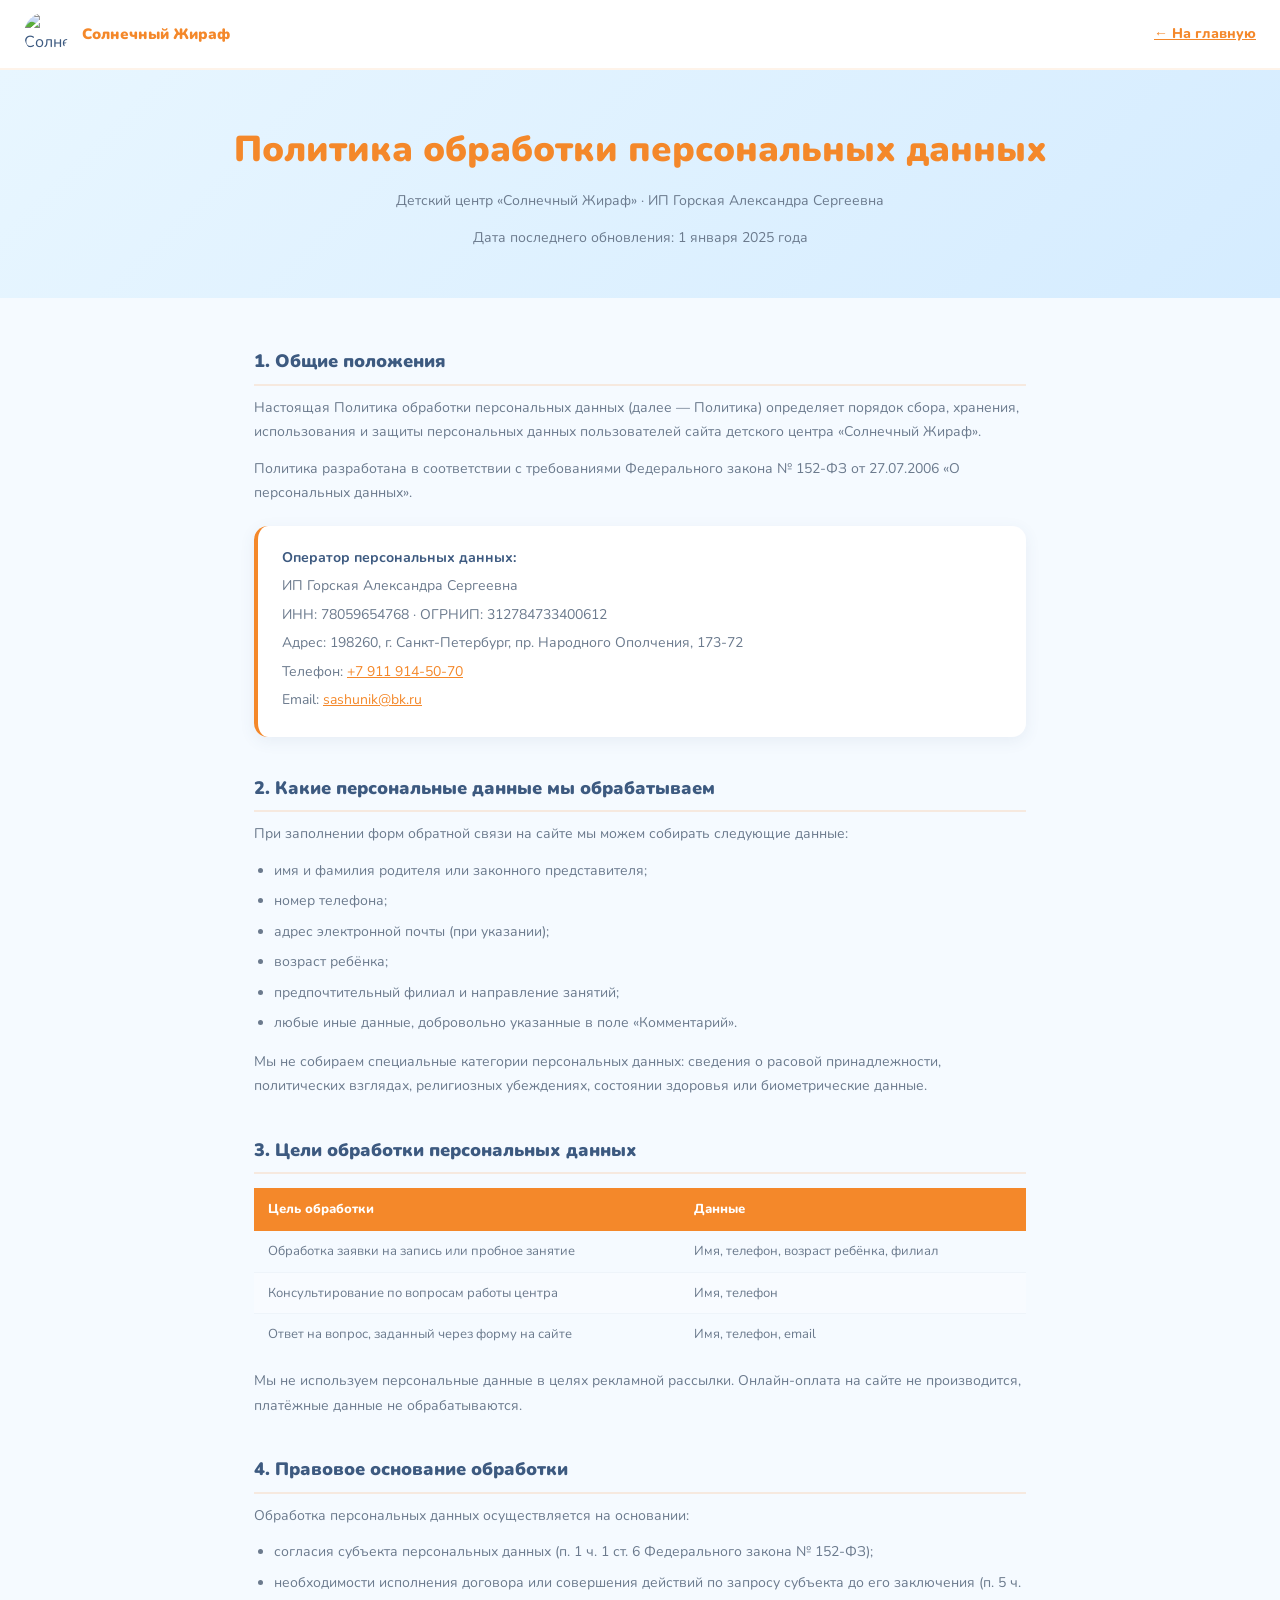
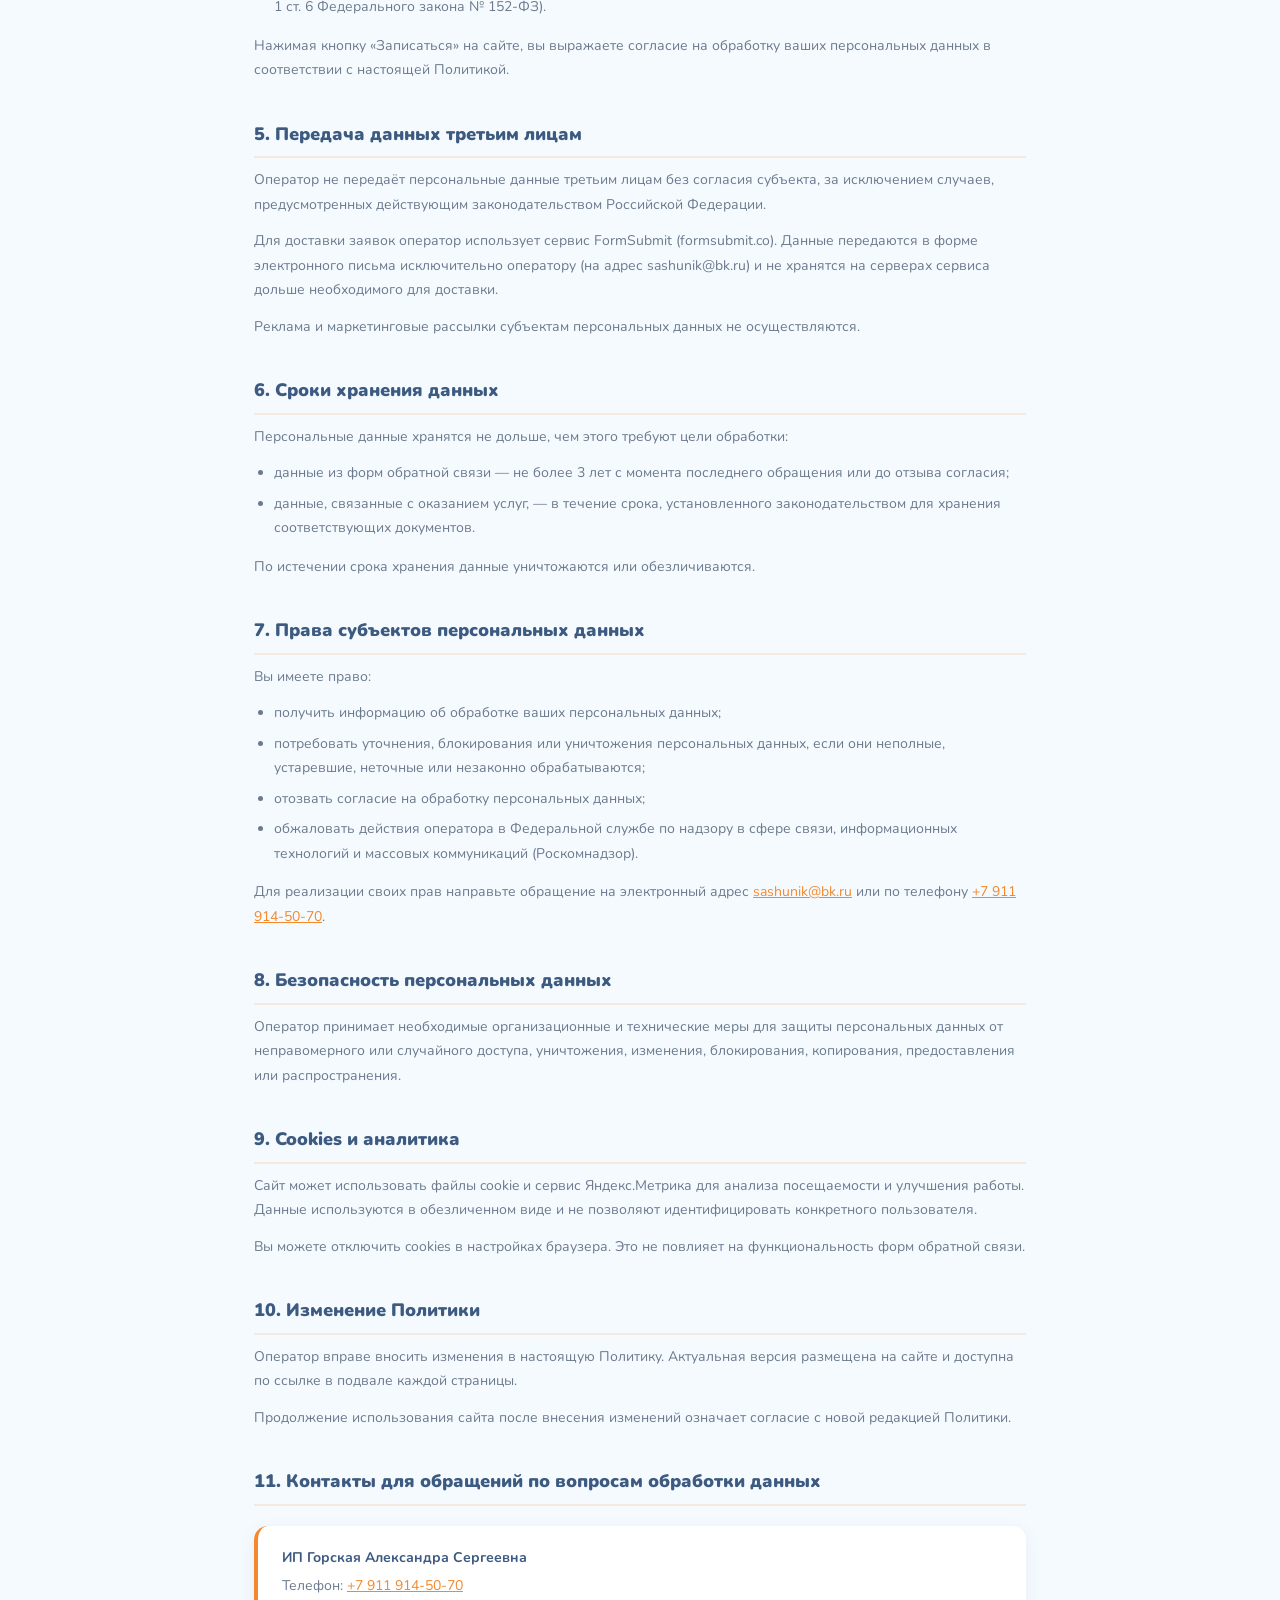
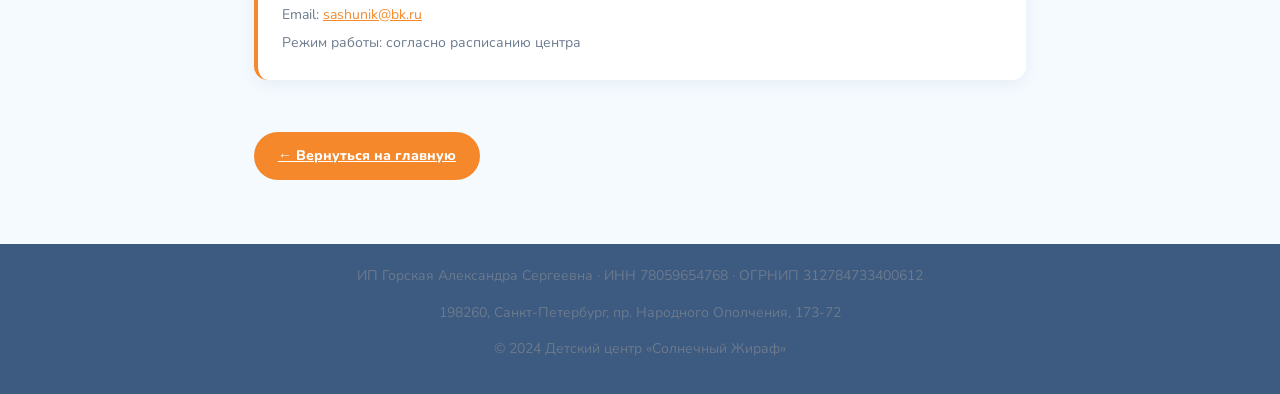
==== privacy-policy.html @ be46d909 "Add files via upload" ====
<!DOCTYPE html>
<html lang="ru">
<head>
  <meta charset="UTF-8">
  <meta name="viewport" content="width=device-width, initial-scale=1.0">
  <title>Политика обработки персональных данных — Детский центр «Солнечный Жираф»</title>
  <meta name="robots" content="noindex, nofollow">
  <link rel="preconnect" href="https://fonts.googleapis.com">
  <link rel="preconnect" href="https://fonts.gstatic.com" crossorigin>
  <link href="https://fonts.googleapis.com/css2?family=Nunito:wght@400;600;700;800&display=swap" rel="stylesheet">
  <style>
    :root {
      --orange: #F4882A;
      --blue: #3D5A80;
      --gray: #6B7A8D;
      --bg: #F5FAFF;
      --sky-lt: #EAF6FF;
    }
    *, *::before, *::after { box-sizing: border-box; margin: 0; padding: 0; }
    html { scroll-behavior: smooth; }
    body {
      font-family: 'Nunito', sans-serif;
      background: var(--bg);
      color: var(--blue);
      line-height: 1.75;
    }

    .nav {
      background: rgba(255,255,255,.97);
      border-bottom: 2px solid rgba(244,136,42,.1);
      padding: 12px 24px;
      display: flex; align-items: center; gap: 14px;
      box-shadow: 0 2px 12px rgba(61,90,128,.07);
    }
    .nav img { width: 44px; height: 44px; border-radius: 50%; object-fit: contain; }
    .nav-name { font-size: 15px; font-weight: 900; color: var(--orange); }
    .nav-back {
      margin-left: auto;
      display: inline-flex; align-items: center; gap: 6px;
      color: var(--orange); font-weight: 800; font-size: 14px;
    }
    .nav-back:hover { text-decoration: underline; }

    .hero-pp {
      background: linear-gradient(135deg, #E8F6FF, #D5ECFF);
      padding: 48px 24px 36px;
      text-align: center;
    }
    .hero-pp h1 { font-size: clamp(22px, 4vw, 36px); font-weight: 900; color: var(--orange); margin-bottom: 8px; }
    .hero-pp p { color: var(--gray); font-size: 14px; }

    .content {
      max-width: 820px; margin: 0 auto;
      padding: 48px 24px 64px;
    }

    h2 {
      font-size: 18px; font-weight: 900;
      color: var(--blue); margin: 36px 0 10px;
      padding-bottom: 6px;
      border-bottom: 2px solid rgba(244,136,42,.15);
    }
    h2:first-child { margin-top: 0; }

    p { margin-bottom: 12px; font-size: 14px; color: var(--gray); }

    ul { margin: 10px 0 14px 20px; }
    ul li { font-size: 14px; color: var(--gray); margin-bottom: 6px; }

    .info-box {
      background: #fff;
      border-radius: 14px;
      padding: 20px 24px;
      margin: 20px 0;
      box-shadow: 0 4px 16px rgba(61,90,128,.08);
      border-left: 4px solid var(--orange);
    }
    .info-box p { margin: 0 0 4px; }
    .info-box strong { color: var(--blue); }

    table { width: 100%; border-collapse: collapse; margin: 14px 0; font-size: 13px; }
    table th { background: var(--orange); color: #fff; padding: 10px 14px; text-align: left; font-weight: 800; }
    table td { padding: 9px 14px; border-bottom: 1px solid #EEF4FA; color: var(--gray); }
    table tr:last-child td { border-bottom: none; }
    table tr:nth-child(even) td { background: #F8FBFF; }

    .back-btn {
      display: inline-flex; align-items: center; gap: 8px;
      background: var(--orange); color: #fff;
      padding: 12px 24px; border-radius: 50px;
      font-weight: 800; font-size: 14px;
      margin-top: 32px;
    }
    .back-btn:hover { background: #d97015; }

    footer {
      background: var(--blue); color: rgba(255,255,255,.6);
      text-align: center; padding: 20px;
      font-size: 12px;
    }
    footer a { color: rgba(255,255,255,.7); }
  </style>
</head>
<body>

<nav class="nav">
  <img src="photo_2026-03-06_17-56-13.jpg" alt="Солнечный Жираф">
  <span class="nav-name">Солнечный Жираф</span>
  <a href="index.html" class="nav-back">← На главную</a>
</nav>

<div class="hero-pp">
  <h1>Политика обработки персональных данных</h1>
  <p>Детский центр «Солнечный Жираф» · ИП Горская Александра Сергеевна</p>
  <p>Дата последнего обновления: 1 января 2025 года</p>
</div>

<div class="content">

  <h2>1. Общие положения</h2>
  <p>Настоящая Политика обработки персональных данных (далее — Политика) определяет порядок сбора, хранения, использования и защиты персональных данных пользователей сайта детского центра «Солнечный Жираф».</p>
  <p>Политика разработана в соответствии с требованиями Федерального закона № 152-ФЗ от 27.07.2006 «О персональных данных».</p>

  <div class="info-box">
    <p><strong>Оператор персональных данных:</strong></p>
    <p>ИП Горская Александра Сергеевна</p>
    <p>ИНН: 78059654768 · ОГРНИП: 312784733400612</p>
    <p>Адрес: 198260, г. Санкт-Петербург, пр. Народного Ополчения, 173-72</p>
    <p>Телефон: <a href="tel:+79119145070" style="color:var(--orange)">+7 911 914-50-70</a></p>
    <p>Email: <a href="mailto:sashunik@bk.ru" style="color:var(--orange)">sashunik@bk.ru</a></p>
  </div>

  <h2>2. Какие персональные данные мы обрабатываем</h2>
  <p>При заполнении форм обратной связи на сайте мы можем собирать следующие данные:</p>
  <ul>
    <li>имя и фамилия родителя или законного представителя;</li>
    <li>номер телефона;</li>
    <li>адрес электронной почты (при указании);</li>
    <li>возраст ребёнка;</li>
    <li>предпочтительный филиал и направление занятий;</li>
    <li>любые иные данные, добровольно указанные в поле «Комментарий».</li>
  </ul>
  <p>Мы не собираем специальные категории персональных данных: сведения о расовой принадлежности, политических взглядах, религиозных убеждениях, состоянии здоровья или биометрические данные.</p>

  <h2>3. Цели обработки персональных данных</h2>

  <table>
    <thead>
      <tr><th>Цель обработки</th><th>Данные</th></tr>
    </thead>
    <tbody>
      <tr><td>Обработка заявки на запись или пробное занятие</td><td>Имя, телефон, возраст ребёнка, филиал</td></tr>
      <tr><td>Консультирование по вопросам работы центра</td><td>Имя, телефон</td></tr>
      <tr><td>Ответ на вопрос, заданный через форму на сайте</td><td>Имя, телефон, email</td></tr>
    </tbody>
  </table>

  <p>Мы не используем персональные данные в целях рекламной рассылки. Онлайн-оплата на сайте не производится, платёжные данные не обрабатываются.</p>

  <h2>4. Правовое основание обработки</h2>
  <p>Обработка персональных данных осуществляется на основании:</p>
  <ul>
    <li>согласия субъекта персональных данных (п. 1 ч. 1 ст. 6 Федерального закона № 152-ФЗ);</li>
    <li>необходимости исполнения договора или совершения действий по запросу субъекта до его заключения (п. 5 ч. 1 ст. 6 Федерального закона № 152-ФЗ).</li>
  </ul>
  <p>Нажимая кнопку «Записаться» на сайте, вы выражаете согласие на обработку ваших персональных данных в соответствии с настоящей Политикой.</p>

  <h2>5. Передача данных третьим лицам</h2>
  <p>Оператор не передаёт персональные данные третьим лицам без согласия субъекта, за исключением случаев, предусмотренных действующим законодательством Российской Федерации.</p>
  <p>Для доставки заявок оператор использует сервис FormSubmit (formsubmit.co). Данные передаются в форме электронного письма исключительно оператору (на адрес sashunik@bk.ru) и не хранятся на серверах сервиса дольше необходимого для доставки.</p>
  <p>Реклама и маркетинговые рассылки субъектам персональных данных не осуществляются.</p>

  <h2>6. Сроки хранения данных</h2>
  <p>Персональные данные хранятся не дольше, чем этого требуют цели обработки:</p>
  <ul>
    <li>данные из форм обратной связи — не более 3 лет с момента последнего обращения или до отзыва согласия;</li>
    <li>данные, связанные с оказанием услуг, — в течение срока, установленного законодательством для хранения соответствующих документов.</li>
  </ul>
  <p>По истечении срока хранения данные уничтожаются или обезличиваются.</p>

  <h2>7. Права субъектов персональных данных</h2>
  <p>Вы имеете право:</p>
  <ul>
    <li>получить информацию об обработке ваших персональных данных;</li>
    <li>потребовать уточнения, блокирования или уничтожения персональных данных, если они неполные, устаревшие, неточные или незаконно обрабатываются;</li>
    <li>отозвать согласие на обработку персональных данных;</li>
    <li>обжаловать действия оператора в Федеральной службе по надзору в сфере связи, информационных технологий и массовых коммуникаций (Роскомнадзор).</li>
  </ul>
  <p>Для реализации своих прав направьте обращение на электронный адрес <a href="mailto:sashunik@bk.ru" style="color:var(--orange)">sashunik@bk.ru</a> или по телефону <a href="tel:+79119145070" style="color:var(--orange)">+7 911 914-50-70</a>.</p>

  <h2>8. Безопасность персональных данных</h2>
  <p>Оператор принимает необходимые организационные и технические меры для защиты персональных данных от неправомерного или случайного доступа, уничтожения, изменения, блокирования, копирования, предоставления или распространения.</p>

  <h2>9. Cookies и аналитика</h2>
  <p>Сайт может использовать файлы cookie и сервис Яндекс.Метрика для анализа посещаемости и улучшения работы. Данные используются в обезличенном виде и не позволяют идентифицировать конкретного пользователя.</p>
  <p>Вы можете отключить cookies в настройках браузера. Это не повлияет на функциональность форм обратной связи.</p>

  <h2>10. Изменение Политики</h2>
  <p>Оператор вправе вносить изменения в настоящую Политику. Актуальная версия размещена на сайте и доступна по ссылке в подвале каждой страницы.</p>
  <p>Продолжение использования сайта после внесения изменений означает согласие с новой редакцией Политики.</p>

  <h2>11. Контакты для обращений по вопросам обработки данных</h2>
  <div class="info-box">
    <p><strong>ИП Горская Александра Сергеевна</strong></p>
    <p>Телефон: <a href="tel:+79119145070" style="color:var(--orange)">+7 911 914-50-70</a></p>
    <p>Email: <a href="mailto:sashunik@bk.ru" style="color:var(--orange)">sashunik@bk.ru</a></p>
    <p>Режим работы: согласно расписанию центра</p>
  </div>

  <a href="index.html" class="back-btn">← Вернуться на главную</a>

</div>

<footer>
  <p>ИП Горская Александра Сергеевна · ИНН 78059654768 · ОГРНИП 312784733400612</p>
  <p>198260, Санкт-Петербург, пр. Народного Ополчения, 173-72</p>
  <p style="margin-top:6px;">© 2024 Детский центр «Солнечный Жираф»</p>
</footer>

</body>
</html>
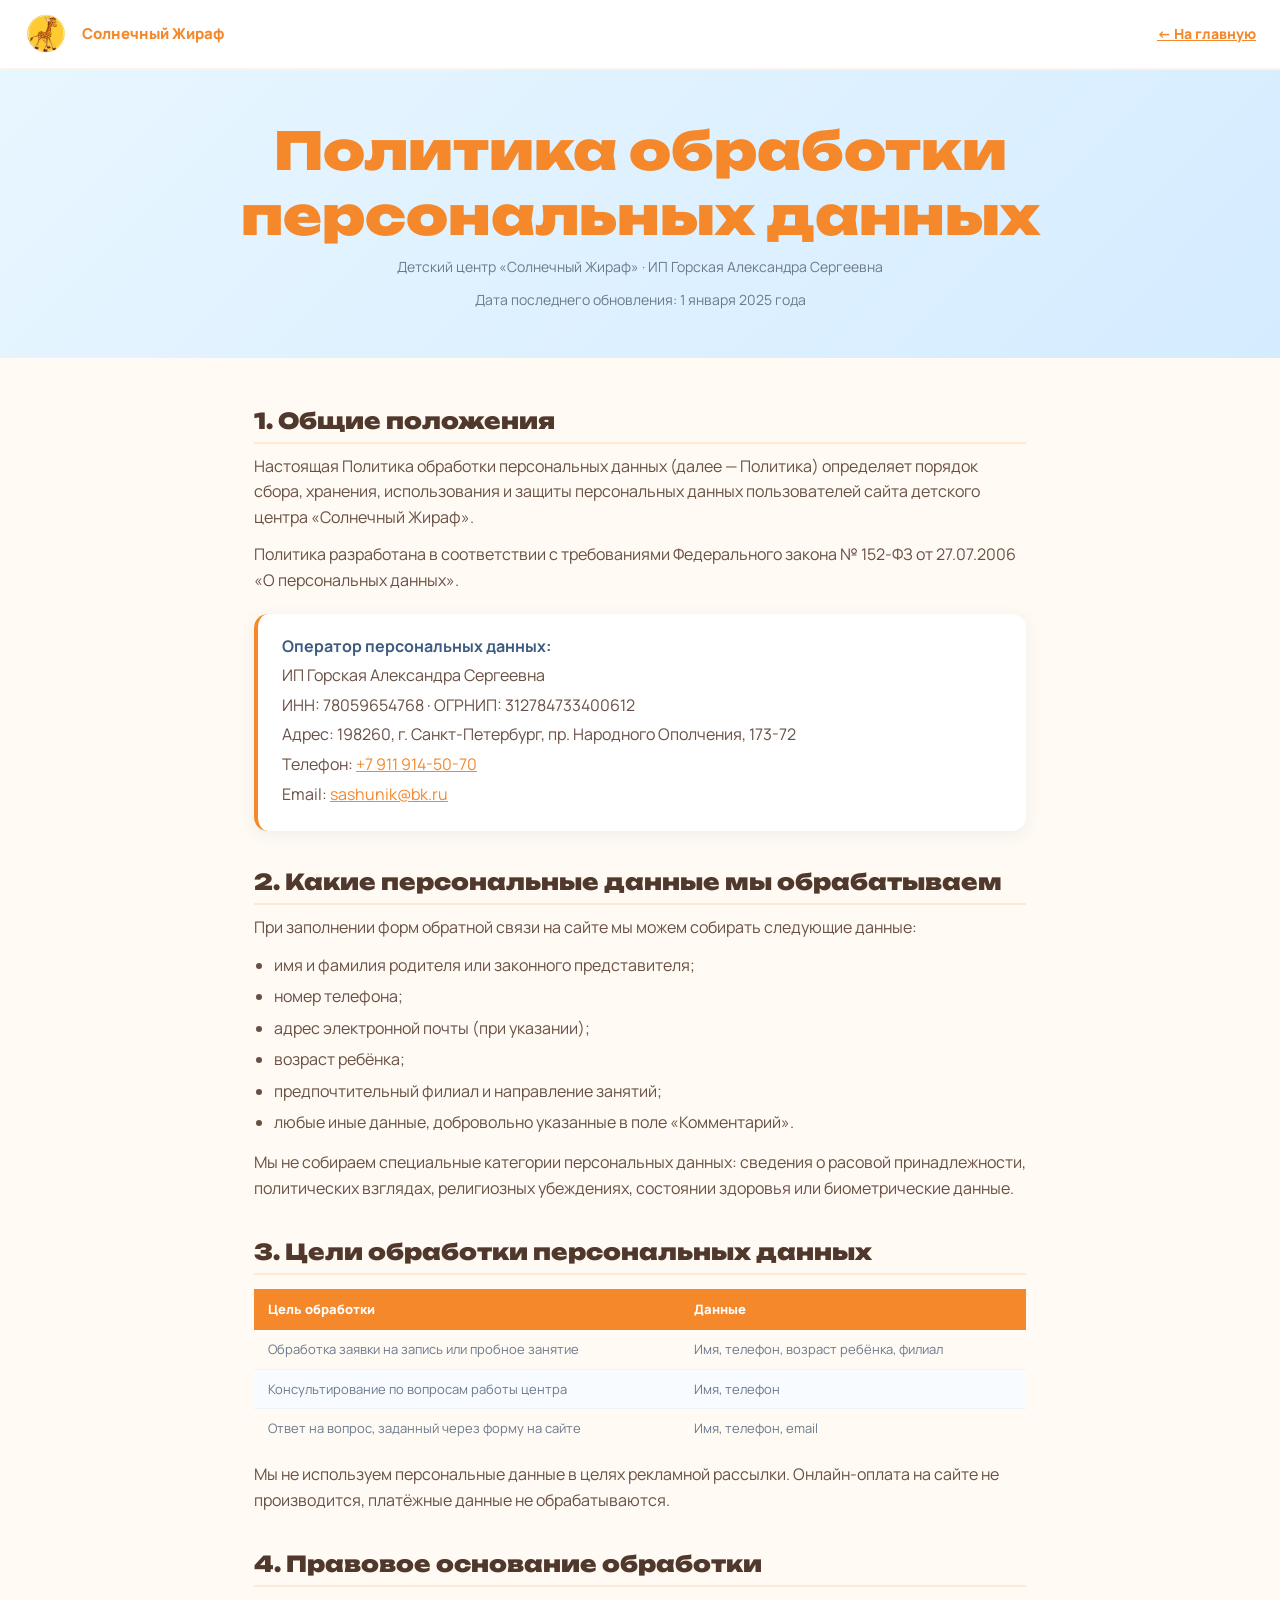
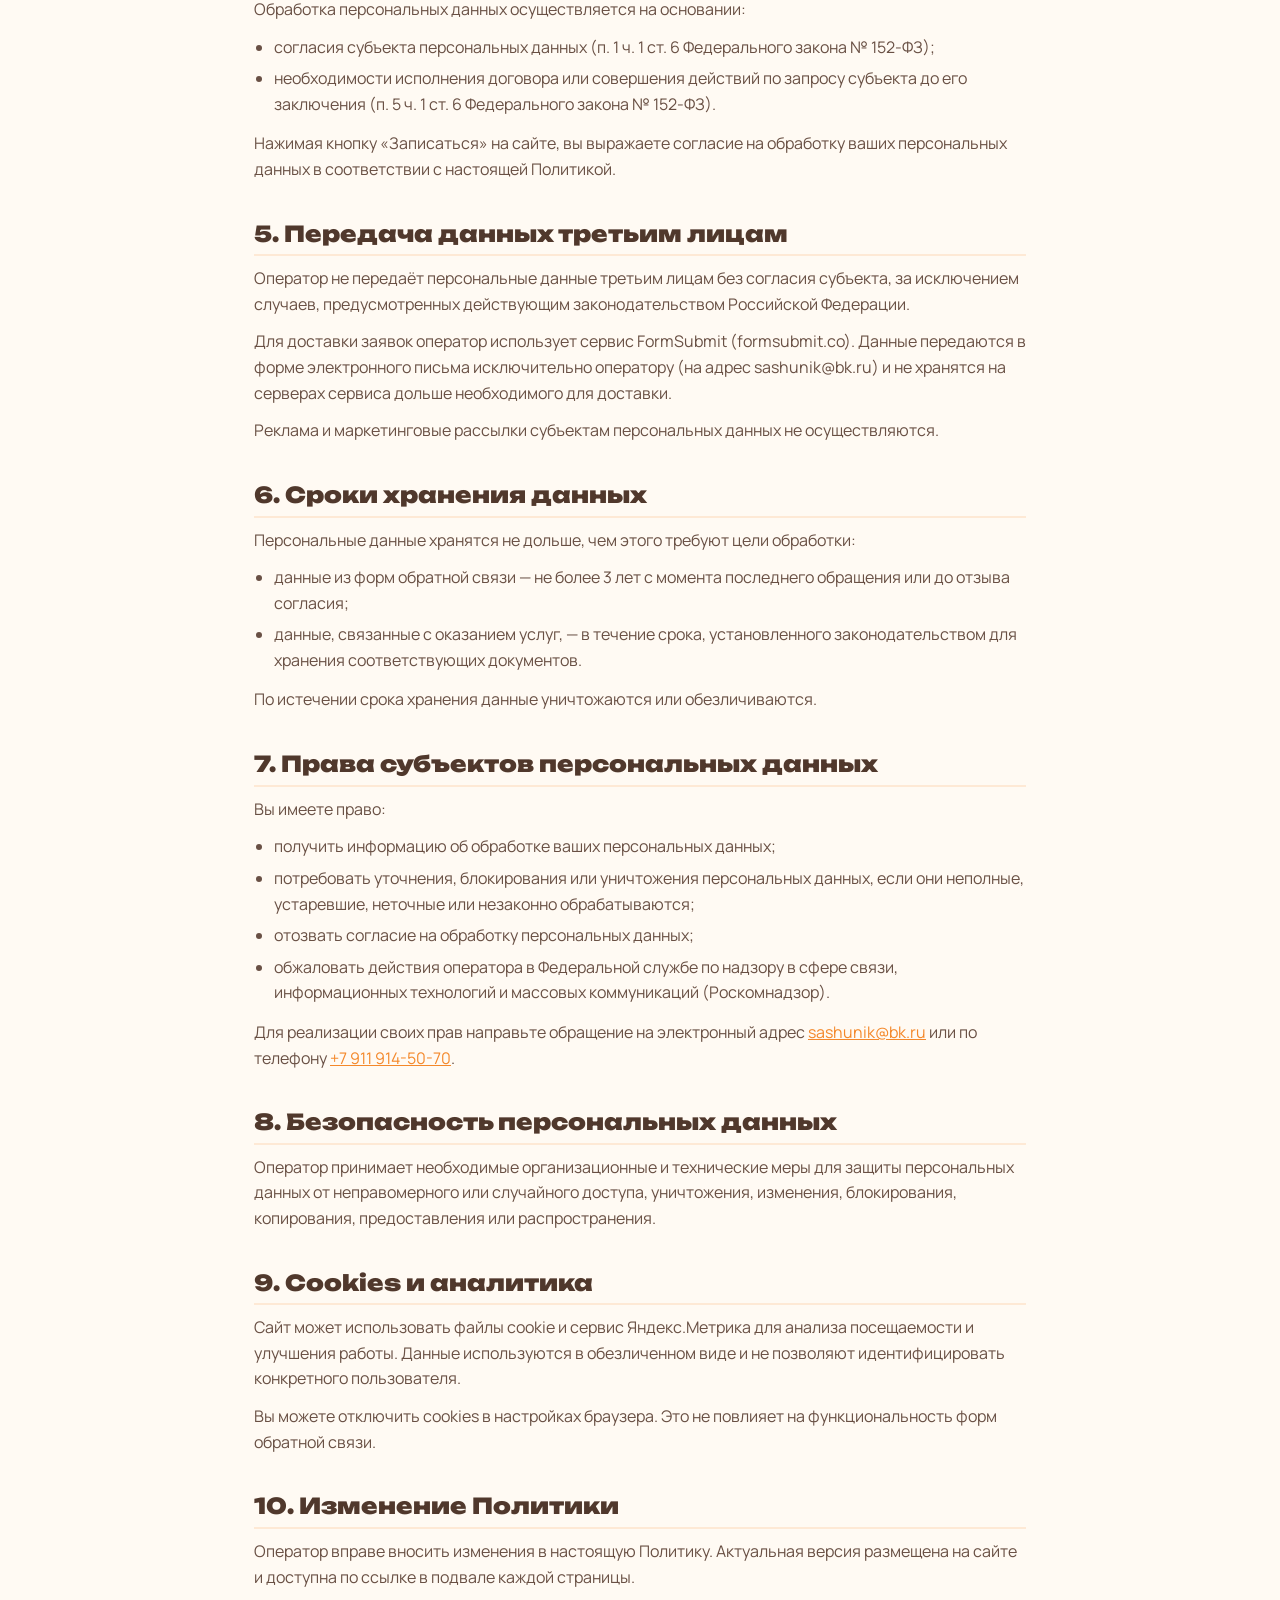
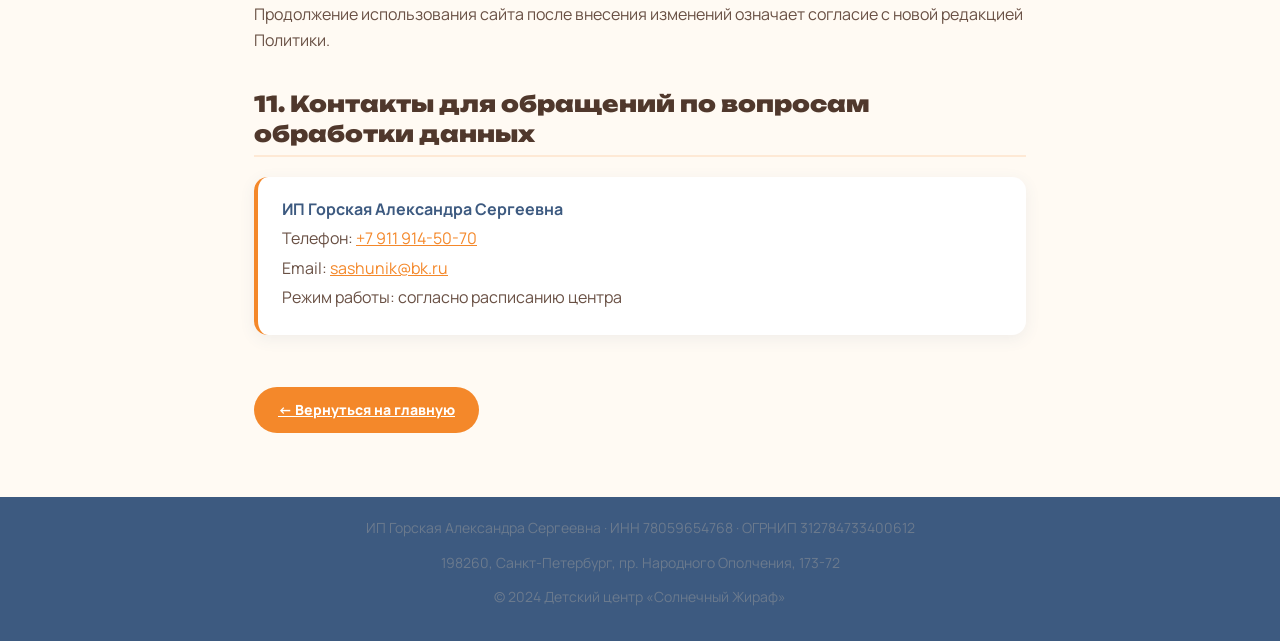
==== commit 8ebf8e2e: "Unify site typography and publish approved warm mobile layout" ====
--- a/privacy-policy.html
+++ b/privacy-policy.html
@@ -7,7 +7,7 @@
   <meta name="robots" content="noindex, nofollow">
   <link rel="preconnect" href="https://fonts.googleapis.com">
   <link rel="preconnect" href="https://fonts.gstatic.com" crossorigin>
-  <link href="https://fonts.googleapis.com/css2?family=Nunito:wght@400;600;700;800&display=swap" rel="stylesheet">
+  <link href="https://fonts.googleapis.com/css2?family=Manrope:wght@400;500;600;700;800&family=Unbounded:wght@700;800&display=swap" rel="stylesheet">
   <style>
     :root {
       --orange: #F4882A;
@@ -100,8 +100,9 @@
     }
     footer a { color: rgba(255,255,255,.7); }
   </style>
+<link rel="stylesheet" href="typography.css">
 </head>
-<body>
+<body class="legal-page">
 
 <nav class="nav">
   <img src="photo_2026-03-06_17-56-13.jpg" alt="Солнечный Жираф">
--- a/typography.css
+++ b/typography.css
@@ -0,0 +1,59 @@
+/* Shared type scale: mobile first, desktop headings grow at 761px. */
+:root {
+ --type-body:16px; --type-small:14px; --type-label:13px;
+ --type-h1:26px; --type-h2:24px; --type-h3:18px;
+ --text-leading:1.6; --heading-leading:1.2;
+}
+body { font-size:var(--type-body); line-height:var(--text-leading); }
+.legal-page { font-family:'Manrope',system-ui,sans-serif; color:#50382c; background:#fffaf3; }
+.legal-page h1,.legal-page h2 { font-family:'Unbounded','Manrope',sans-serif; }
+.legal-page .hero-pp h1 { font-size:var(--type-h1); line-height:1.25; }
+.legal-page .content h2 { font-size:var(--type-h3); line-height:1.35; color:#50382c; }
+.legal-page .content p,.legal-page .content li { font-size:var(--type-body); line-height:var(--text-leading); color:#695044; }
+.legal-page .hero-pp p { font-size:var(--type-small); line-height:1.5; }
+.hero h1 { font-size:var(--type-h1); line-height:var(--heading-leading); letter-spacing:-.025em; }
+.section h2,.teachers h2 { font-size:var(--type-h2)!important; line-height:var(--heading-leading); letter-spacing:-.025em; }
+.section h3,.dir__title,.branch__title,.contact__addr,.scheme__step h3 {
+ font-size:var(--type-h3)!important; line-height:1.3; letter-spacing:-.015em;
+}
+.hero__lead,.hero__intro,.hero__details,.shead p,.lead,
+.branch__desc,.why__card p,.help__text,.dir__desc,.scheme__step p,
+.feat__content p,.feat__list,.teachers p,.rev__text,
+.form-section p,.form-card>p,.form-success p,.contacts__cta p,.seo-text,
+.footer__desc { font-size:var(--type-body); line-height:var(--text-leading); }
+.hero__lead { max-width:540px; }
+.hero__intro { font-weight:600; }
+.shead h2 { margin-top:12px; }
+.shead p { margin-top:16px; }
+.shead { margin-bottom:32px; }
+.branch__desc,.dir__desc,.why__card p { margin-top:12px; }
+.branch__loc,.contact__city,.branch__hours td,.contact__hours td,
+.hero__branch-label,.hero__cta .hero__addresses,.hero__addresses a,
+.rev__name,.footer__col a,.footer__col p { font-size:var(--type-small); line-height:1.5; }
+.eyebrow,.dir__tag,.rev__src,.rev__sub,.branch__hours h4,.field label,
+.consent,.form-card .consent,.footer__bottom { font-size:var(--type-label); line-height:1.5; }
+.btn,.btn--lg,.hero__cta .btn--orange,.hero__cta .btn--ghost,
+.field input,.field select,.field textarea { font-size:var(--type-body); }
+.btn--sm,.floating-cta,.floating-cta .btn,.dir--sample .dir__go { font-size:var(--type-small); }
+.dir__price { font-size:20px; line-height:1.3; }
+.dir__price small,.ptable td:last-child small { font-size:12px; line-height:1.5; }
+.ptable td { font-size:var(--type-small); line-height:1.5; }
+.section { padding-block:64px; }
+.section--tight { padding-block:48px; }
+@media(max-width:600px) {
+ .hero__lead { max-width:330px; }
+ .hero__title { margin-bottom:18px; }
+ .hero__intro { margin-bottom:12px; }
+ .hero__addresses a { padding:10px 12px; }
+ .hero__chip { font-size:12px; min-height:40px; padding:7px 9px; }
+ .hero__visual { width:200px; }
+ .hero__chip--1,.hero__chip--2,.hero__chip--3,.hero__chip--4 { left:-60%; }
+ .dirs { grid-template-columns:1fr; }
+ .dir--sample .dir__title { font-size:var(--type-h3); }
+}
+@media(min-width:761px) {
+ :root { --type-h1:clamp(36px,4.2vw,52px); --type-h2:clamp(30px,3.6vw,44px); --type-h3:22px; }
+ .section { padding-block:100px; }
+ .section--tight { padding-block:72px; }
+ .shead { margin-bottom:40px; }
+}
